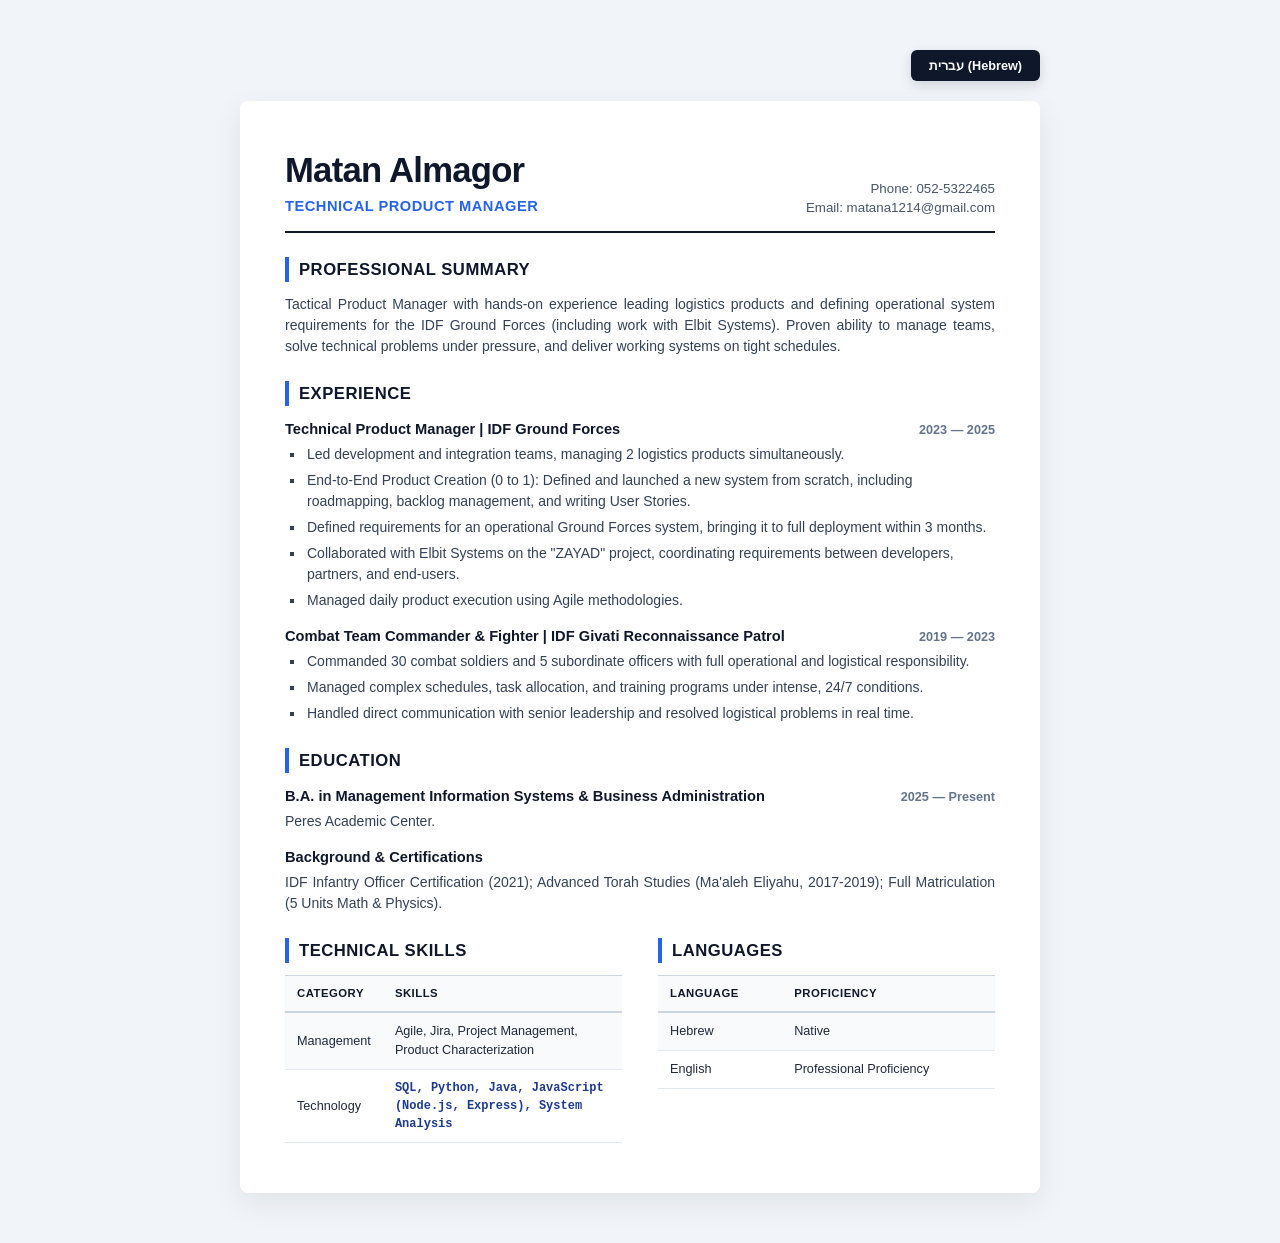
==== index.html @ d9293d9b "Rename cv.html to index.html" ====
<!doctype html>
<html lang="en">
  <head>
    <meta charset="UTF-8" />
    <meta name="viewport" content="width=device-width, initial-scale=1.0" />
    <title>Matan Almagor - Resume</title>
    <link rel="stylesheet" href="cv.css" />
    <script src="cv.js"></script>
  </head>
  <body>
    <div class="lang-switcher-container">
      <button
        class="lang-switcher-btn"
        id="btn-toggle-lang"
        onclick="toggleLanguage()"
      >
        עברית (Hebrew)
      </button>
    </div>

    <div class="cv-page" id="cv-root">
      <div id="cv-content">
        <div class="header-table" dir="ltr">
          <div class="header-cell-left">
            <h1>Matan Almagor</h1>
            <div class="subtitle">Technical Product Manager</div>
          </div>
          <div class="header-cell-right">
            <div>Phone: 052-5322465</div>
            <div>Email: matana1214@gmail.com</div>
          </div>
        </div>

        <div class="section-block" dir="ltr">
          <h2>Professional Summary</h2>
          <p>
            Tactical Product Manager with hands-on experience leading logistics
            products and defining operational system requirements for the IDF
            Ground Forces (including work with Elbit Systems). Proven ability to
            manage teams, solve technical problems under pressure, and deliver
            working systems on tight schedules.
          </p>
        </div>

        <div class="section-block" dir="ltr">
          <h2>Experience</h2>
          <div class="item-block">
            <div class="item-title-row">
              <span class="item-title"
                >Technical Product Manager | IDF Ground Forces</span
              >
              <span class="item-date">2023 — 2025</span>
            </div>
            <ul class="bullet-list">
              <li>
                Led development and integration teams, managing 2 logistics
                products simultaneously.
              </li>
              <li>
                End-to-End Product Creation (0 to 1): Defined and launched a new
                system from scratch, including roadmapping, backlog management,
                and writing User Stories.
              </li>
              <li>
                Defined requirements for an operational Ground Forces system,
                bringing it to full deployment within 3 months.
              </li>
              <li>
                Collaborated with Elbit Systems on the "ZAYAD" project,
                coordinating requirements between developers, partners, and
                end-users.
              </li>
              <li>
                Managed daily product execution using Agile methodologies.
              </li>
            </ul>
          </div>
          <div class="item-block">
            <div class="item-title-row">
              <span class="item-title"
                >Combat Team Commander & Fighter | IDF Givati Reconnaissance
                Patrol</span
              >
              <span class="item-date">2019 — 2023</span>
            </div>
            <ul class="bullet-list">
              <li>
                Commanded 30 combat soldiers and 5 subordinate officers with
                full operational and logistical responsibility.
              </li>
              <li>
                Managed complex schedules, task allocation, and training
                programs under intense, 24/7 conditions.
              </li>
              <li>
                Handled direct communication with senior leadership and resolved
                logistical problems in real time.
              </li>
            </ul>
          </div>
        </div>

        <div class="section-block" dir="ltr">
          <h2>Education</h2>
          <div class="item-block">
            <div class="item-title-row">
              <span class="item-title"
                >B.A. in Management Information Systems & Business
                Administration</span
              >
              <span class="item-date">2025 — Present</span>
            </div>
            <p style="margin-top: 4px">Peres Academic Center.</p>
          </div>
          <div class="item-block">
            <div class="item-title-row">
              <span class="item-title">Background & Certifications</span>
            </div>
            <p style="margin-top: 4px">
              IDF Infantry Officer Certification (2021); Advanced Torah Studies
              (Ma'aleh Eliyahu, 2017-2019); Full Matriculation (5 Units Math &
              Physics).
            </p>
          </div>
        </div>

        <div class="tables-layout" dir="ltr">
          <div class="table-col table-col-left">
            <h2>Technical Skills</h2>
            <table>
              <tr>
                <th>Category</th>
                <th>Skills</th>
              </tr>
              <tr>
                <td>Management</td>
                <td>
                  Agile, Jira, Project Management, Product Characterization
                </td>
              </tr>
              <tr>
                <td>Technology</td>
                <td class="tech-font">
                  SQL, Python, Java, JavaScript (Node.js, Express), System
                  Analysis
                </td>
              </tr>
            </table>
          </div>
          <div class="table-col table-col-right">
            <h2>Languages</h2>
            <table>
              <tr>
                <th>Language</th>
                <th>Proficiency</th>
              </tr>
              <tr>
                <td>Hebrew</td>
                <td>Native</td>
              </tr>
              <tr>
                <td>English</td>
                <td>Professional Proficiency</td>
              </tr>
            </table>
          </div>
        </div>
      </div>
    </div>
  </body>
</html>
---- cv.css ----
/* Modern Minimalist & Professional Print Palette */
@page {
  size: A4;
  margin: 18mm 16mm;
  background-color: #ffffff;
}

* {
  box-sizing: border-box;
  margin: 0;
  padding: 0;
}

/* Browser View Page Wrapping - Centered A4 mockup with premium shadow */
body {
  font-family:
    -apple-system, BlinkMacSystemFont, "Segoe UI", Roboto, Helvetica, Arial,
    sans-serif;
  color: #1e293b;
  background-color: #f1f5f9; /* Sleek light grey slate background for web viewing */
  padding: 50px 0;
  line-height: 1.5;
  font-size: 10.5pt;
}

.lang-switcher-container {
  width: 800px;
  margin: 0 auto 20px auto;
  text-align: right;
}

.lang-switcher-btn {
  background-color: #0f172a;
  color: #ffffff;
  border: none;
  padding: 8px 18px;
  font-size: 9.5pt;
  font-weight: 600;
  border-radius: 6px;
  cursor: pointer;
  box-shadow: 0 4px 12px rgba(15, 23, 42, 0.15);
  transition: all 0.2s ease;
}

.lang-switcher-btn:hover {
  background-color: #2563eb;
  box-shadow: 0 4px 12px rgba(37, 99, 235, 0.2);
}

.cv-page {
  background-color: #ffffff;
  width: 800px;
  margin: 0 auto;
  padding: 50px 45px;
  box-shadow: 0 10px 30px rgba(15, 23, 42, 0.08);
  border-radius: 8px;
}

/* Layout Architecture using Tables (WeasyPrint Friendly, Flex/Grid Banned) */
.header-table {
  display: table;
  width: 100%;
  border-bottom: 2px solid #0f172a;
  padding-bottom: 14px;
  margin-bottom: 24px;
}

.header-cell-left {
  display: table-cell;
  vertical-align: bottom;
  width: 55%;
}

.header-cell-right {
  display: table-cell;
  vertical-align: bottom;
  width: 45%;
  text-align: right;
  font-size: 10pt;
  color: #475569;
  line-height: 1.45;
  font-weight: 500;
}

[dir="rtl"] .header-cell-left {
  text-align: right;
}

[dir="rtl"] .header-cell-right {
  text-align: left;
}

h1 {
  font-size: 26pt;
  font-weight: 800;
  color: #0f172a;
  letter-spacing: -0.75px;
  line-height: 1.1;
}

.subtitle {
  font-size: 11pt;
  color: #2563eb;
  font-weight: 600;
  text-transform: uppercase;
  letter-spacing: 0.5px;
  margin-top: 6px;
}

/* Section Block Architecture */
.section-block {
  margin-bottom: 24px;
  display: block;
}

h2 {
  font-size: 12.5pt;
  letter-spacing: 0.5px;
  color: #0f172a;
  font-weight: 700;
  border-left: 4px solid #2563eb;
  padding-left: 10px;
  margin-bottom: 12px;
  text-transform: uppercase;
}

/* RTL Specific adjustments for headers */
[dir="rtl"] h2 {
  border-left: none;
  border-right: 4px solid #2563eb;
  padding-left: 0;
  padding-right: 10px;
}

p {
  color: #334155;
  text-align: justify;
}

/* Item blocks for Jobs & Education */
.item-block {
  margin-bottom: 14px;
  display: block;
}

.item-title-row {
  display: table;
  width: 100%;
  margin-bottom: 4px;
}

.item-title {
  display: table-cell;
  font-weight: 700;
  color: #0f172a;
  font-size: 11pt;
}

.item-date {
  display: table-cell;
  text-align: right;
  color: #64748b;
  font-size: 9.5pt;
  font-weight: 600;
}

[dir="rtl"] .item-date {
  text-align: left;
}

.bullet-list {
  list-style-type: square;
  margin-left: 20px;
  margin-right: 0;
  color: #334155;
}

[dir="rtl"] .bullet-list {
  margin-left: 0;
  margin-right: 20px;
}

.bullet-list li {
  margin-bottom: 5px;
  padding-left: 2px;
}

/* Skill & Language Parallel Tables Layout */
.tables-layout {
  display: table;
  width: 100%;
  margin-top: 20px;
}

.table-col {
  display: table-cell;
  width: 50%;
  vertical-align: top;
}

/* Gutters handled perfectly for LTR / RTL */
[dir="ltr"] .table-col-left {
  padding-right: 18px;
}
[dir="ltr"] .table-col-right {
  padding-left: 18px;
}
[dir="rtl"] .table-col-left {
  padding-left: 18px;
}
[dir="rtl"] .table-col-right {
  padding-right: 18px;
}

table {
  width: 100%;
  border-collapse: collapse;
  font-size: 9.5pt;
  margin-top: 6px;
}

th,
td {
  padding: 9px 12px;
  text-align: left;
  border-bottom: 1px solid #e2e8f0;
}

[dir="rtl"] th,
[dir="rtl"] td {
  text-align: right;
}

th {
  background-color: #f8fafc;
  color: #0f172a;
  font-weight: 700;
  border-top: 1px solid #cbd5e1;
  border-bottom: 2px solid #cbd5e1;
  text-transform: uppercase;
  font-size: 8.5pt;
  letter-spacing: 0.5px;
}

tr:nth-child(even) td {
  background-color: #f8fafc;
}

.tech-font {
  font-family: ui-monospace, SFMono-Regular, Menlo, Monaco, Consolas, monospace;
  font-weight: 600;
  color: #1e3a8a;
  font-size: 9pt;
}

/* Flawless print override stylesheet */
@media print {
  body {
    background-color: #ffffff;
    padding: 0;
  }
  .lang-switcher-container {
    display: none !important;
  }
  .cv-page {
    width: 100%;
    margin: 0;
    padding: 0;
    box-shadow: none;
    border-radius: 0;
  }
}
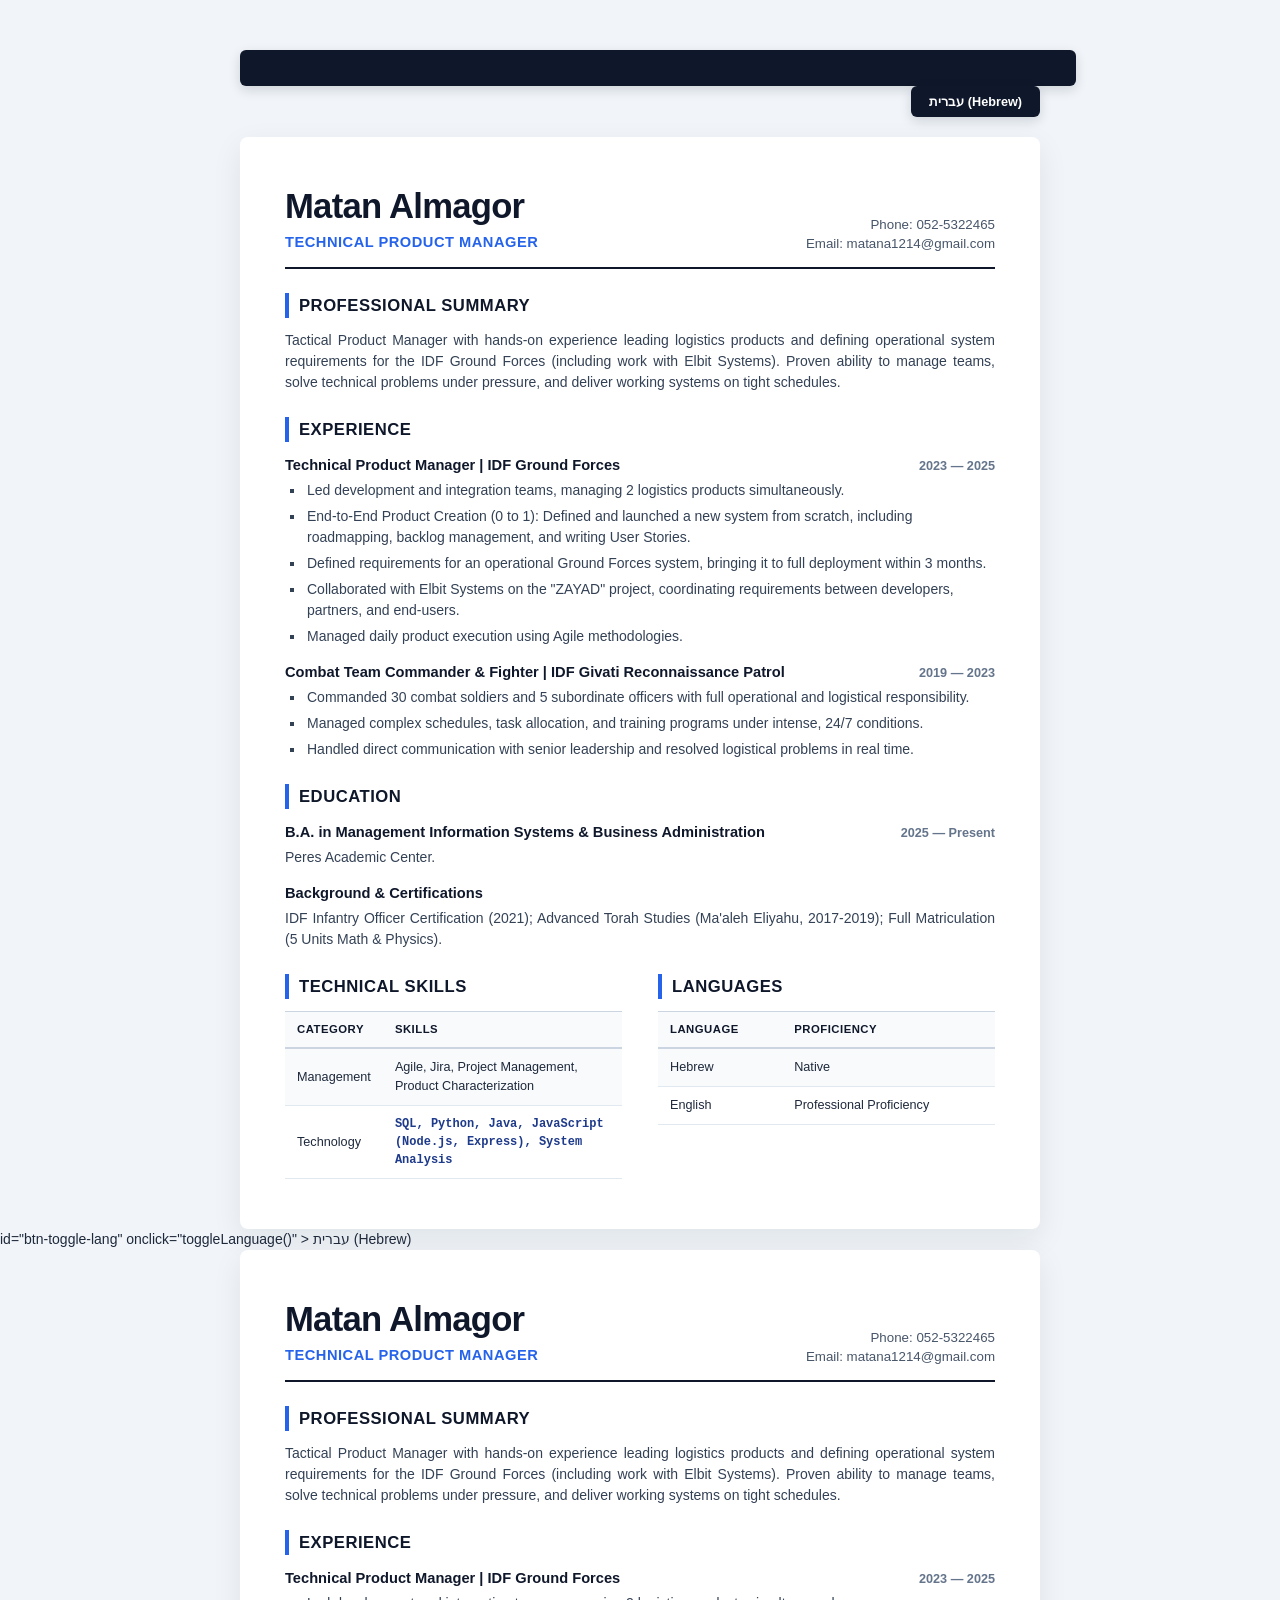
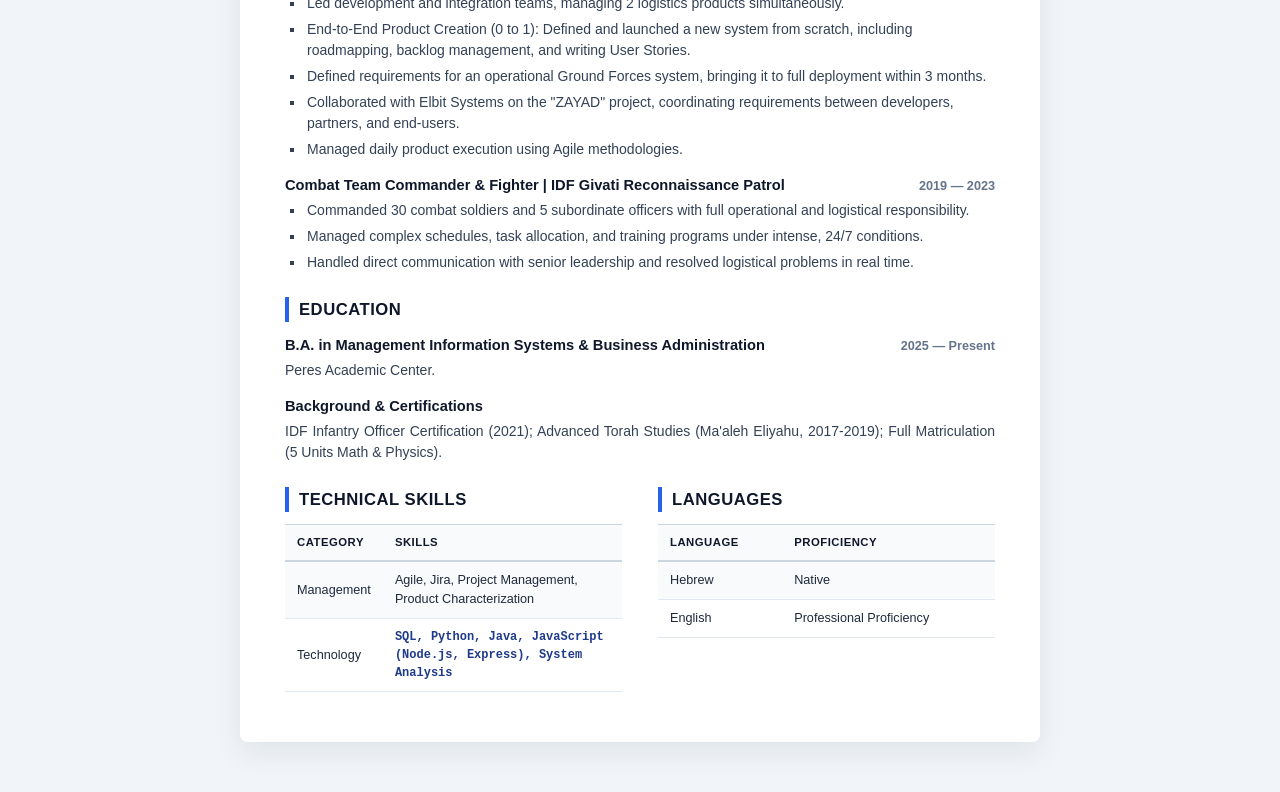
==== commit 9c62f692: "Fix HTML structure and formatting issues" ====
--- a/index.html
+++ b/index.html
@@ -1,4 +1,16 @@
 <!doctype html>
+<html lang="en">
+  <head>
+    <meta charset="UTF-8" />
+    <meta name="viewport" content="width=device-width, initial-scale=1.0" />
+    <title>Matan Almagor - Resume</title>
+    <link rel="stylesheet" href="cv.css" />
+    <script src="cv.js"></script>
+  </head>
+  <body>
+    <div class="lang-switcher-container">
+      <button
+        class="lang-switcher-btn"<!doctype html>
 <html lang="en">
   <head>
     <meta charset="UTF-8" />
@@ -169,3 +181,162 @@
     </div>
   </body>
 </html>
+
+        id="btn-toggle-lang"
+        onclick="toggleLanguage()"
+      >
+        עברית (Hebrew)
+      </button>
+    </div>
+
+    <div class="cv-page" id="cv-root">
+      <div id="cv-content">
+        <div class="header-table" dir="ltr">
+          <div class="header-cell-left">
+            <h1>Matan Almagor</h1>
+            <div class="subtitle">Technical Product Manager</div>
+          </div>
+          <div class="header-cell-right">
+            <div>Phone: 052-5322465</div>
+            <div>Email: matana1214@gmail.com</div>
+          </div>
+        </div>
+
+        <div class="section-block" dir="ltr">
+          <h2>Professional Summary</h2>
+          <p>
+            Tactical Product Manager with hands-on experience leading logistics
+            products and defining operational system requirements for the IDF
+            Ground Forces (including work with Elbit Systems). Proven ability to
+            manage teams, solve technical problems under pressure, and deliver
+            working systems on tight schedules.
+          </p>
+        </div>
+
+        <div class="section-block" dir="ltr">
+          <h2>Experience</h2>
+          <div class="item-block">
+            <div class="item-title-row">
+              <span class="item-title"
+                >Technical Product Manager | IDF Ground Forces</span
+              >
+              <span class="item-date">2023 — 2025</span>
+            </div>
+            <ul class="bullet-list">
+              <li>
+                Led development and integration teams, managing 2 logistics
+                products simultaneously.
+              </li>
+              <li>
+                End-to-End Product Creation (0 to 1): Defined and launched a new
+                system from scratch, including roadmapping, backlog management,
+                and writing User Stories.
+              </li>
+              <li>
+                Defined requirements for an operational Ground Forces system,
+                bringing it to full deployment within 3 months.
+              </li>
+              <li>
+                Collaborated with Elbit Systems on the "ZAYAD" project,
+                coordinating requirements between developers, partners, and
+                end-users.
+              </li>
+              <li>
+                Managed daily product execution using Agile methodologies.
+              </li>
+            </ul>
+          </div>
+          <div class="item-block">
+            <div class="item-title-row">
+              <span class="item-title"
+                >Combat Team Commander & Fighter | IDF Givati Reconnaissance
+                Patrol</span
+              >
+              <span class="item-date">2019 — 2023</span>
+            </div>
+            <ul class="bullet-list">
+              <li>
+                Commanded 30 combat soldiers and 5 subordinate officers with
+                full operational and logistical responsibility.
+              </li>
+              <li>
+                Managed complex schedules, task allocation, and training
+                programs under intense, 24/7 conditions.
+              </li>
+              <li>
+                Handled direct communication with senior leadership and resolved
+                logistical problems in real time.
+              </li>
+            </ul>
+          </div>
+        </div>
+
+        <div class="section-block" dir="ltr">
+          <h2>Education</h2>
+          <div class="item-block">
+            <div class="item-title-row">
+              <span class="item-title"
+                >B.A. in Management Information Systems & Business
+                Administration</span
+              >
+              <span class="item-date">2025 — Present</span>
+            </div>
+            <p style="margin-top: 4px">Peres Academic Center.</p>
+          </div>
+          <div class="item-block">
+            <div class="item-title-row">
+              <span class="item-title">Background & Certifications</span>
+            </div>
+            <p style="margin-top: 4px">
+              IDF Infantry Officer Certification (2021); Advanced Torah Studies
+              (Ma'aleh Eliyahu, 2017-2019); Full Matriculation (5 Units Math &
+              Physics).
+            </p>
+          </div>
+        </div>
+
+        <div class="tables-layout" dir="ltr">
+          <div class="table-col table-col-left">
+            <h2>Technical Skills</h2>
+            <table>
+              <tr>
+                <th>Category</th>
+                <th>Skills</th>
+              </tr>
+              <tr>
+                <td>Management</td>
+                <td>
+                  Agile, Jira, Project Management, Product Characterization
+                </td>
+              </tr>
+              <tr>
+                <td>Technology</td>
+                <td class="tech-font">
+                  SQL, Python, Java, JavaScript (Node.js, Express), System
+                  Analysis
+                </td>
+              </tr>
+            </table>
+          </div>
+          <div class="table-col table-col-right">
+            <h2>Languages</h2>
+            <table>
+              <tr>
+                <th>Language</th>
+                <th>Proficiency</th>
+              </tr>
+              <tr>
+                <td>Hebrew</td>
+                <td>Native</td>
+              </tr>
+              <tr>
+                <td>English</td>
+                <td>Professional Proficiency</td>
+              </tr>
+            </table>
+          </div>
+        </div>
+      </div>
+    </div>
+  </body>
+</html>
--- a/cv.css
+++ b/cv.css
@@ -270,3 +270,183 @@
     border-radius: 0;
   }
 }
+
+@media (max-width: 760px) {
+  body {
+    padding: 18px 0 24px;
+    font-size: 10pt;
+  }
+
+  .lang-switcher-container {
+    width: auto;
+    margin: 0 16px 18px;
+    text-align: center;
+  }
+
+  .lang-switcher-btn {
+    width: 100%;
+    max-width: 420px;
+    display: inline-block;
+    font-size: 10.5pt;
+    padding: 12px 16px;
+    border-radius: 10px;
+  }
+
+  .cv-page {
+    width: calc(100% - 32px);
+    margin: 0 auto;
+    padding: 22px 18px;
+    box-shadow: 0 8px 20px rgba(15, 23, 42, 0.08);
+    border-radius: 16px;
+  }
+
+  .header-table,
+  .item-title-row,
+  .tables-layout {
+    display: block;
+    width: 100%;
+  }
+
+  .header-cell-left,
+  .header-cell-right,
+  .table-col,
+  .item-title,
+  .item-date {
+    display: block;
+    width: 100%;
+  }
+
+  .header-cell-right {
+    margin-top: 16px;
+    text-align: left;
+  }
+
+  [dir="rtl"] .header-cell-right {
+    text-align: right;
+  }
+
+  .item-title {
+    font-size: 10.5pt;
+    margin-bottom: 6px;
+  }
+
+  .item-date {
+    margin-top: 4px;
+    text-align: left;
+  }
+
+  [dir="rtl"] .item-date {
+    text-align: right;
+  }
+
+  .bullet-list {
+    margin-left: 18px;
+    margin-right: 0;
+  }
+
+  [dir="rtl"] .bullet-list {
+    margin-left: 0;
+    margin-right: 18px;
+  }
+
+  .table-col {
+    padding: 0;
+    margin-bottom: 18px;
+  }
+
+  table {
+    font-size: 9pt;
+  }
+
+  th,
+  td {
+    padding: 10px 10px;
+  }
+
+  h1 {
+    font-size: 22pt;
+  }
+
+  h2 {
+    font-size: 11pt;
+    padding-left: 8px;
+    padding-right: 8px;
+  }
+
+  .subtitle {
+    font-size: 10pt;
+  }
+}
+
+@media (max-width: 760px) {
+  body {
+    padding: 20px 0;
+  }
+
+  .lang-switcher-container {
+    width: auto;
+    margin: 0 16px 20px;
+    text-align: center;
+  }
+
+  .lang-switcher-btn {
+    width: 100%;
+    max-width: 360px;
+    display: inline-block;
+    font-size: 10pt;
+    padding: 10px 16px;
+  }
+
+  .cv-page {
+    width: calc(100% - 32px);
+    margin: 0 auto;
+    padding: 24px 18px;
+    box-shadow: 0 8px 20px rgba(15, 23, 42, 0.08);
+  }
+
+  .header-table,
+  .item-title-row,
+  .tables-layout {
+    display: block;
+  }
+
+  .header-cell-left,
+  .header-cell-right,
+  .table-col,
+  .item-title,
+  .item-date {
+    display: block;
+    width: 100%;
+    text-align: left;
+  }
+
+  [dir="rtl"] .header-cell-left,
+  [dir="rtl"] .header-cell-right,
+  [dir="rtl"] .item-title,
+  [dir="rtl"] .item-date {
+    text-align: right;
+  }
+
+  .header-cell-right {
+    margin-top: 14px;
+  }
+
+  .item-date {
+    margin-top: 6px;
+  }
+
+  .bullet-list {
+    margin-left: 16px;
+    margin-right: 0;
+  }
+
+  [dir="rtl"] .bullet-list {
+    margin-left: 0;
+    margin-right: 16px;
+  }
+
+  .table-col {
+    padding: 0;
+    margin-bottom: 18px;
+  }
+}
--- a/cv.css
+++ b/cv.css
@@ -270,3 +270,183 @@
     border-radius: 0;
   }
 }
+
+@media (max-width: 760px) {
+  body {
+    padding: 18px 0 24px;
+    font-size: 10pt;
+  }
+
+  .lang-switcher-container {
+    width: auto;
+    margin: 0 16px 18px;
+    text-align: center;
+  }
+
+  .lang-switcher-btn {
+    width: 100%;
+    max-width: 420px;
+    display: inline-block;
+    font-size: 10.5pt;
+    padding: 12px 16px;
+    border-radius: 10px;
+  }
+
+  .cv-page {
+    width: calc(100% - 32px);
+    margin: 0 auto;
+    padding: 22px 18px;
+    box-shadow: 0 8px 20px rgba(15, 23, 42, 0.08);
+    border-radius: 16px;
+  }
+
+  .header-table,
+  .item-title-row,
+  .tables-layout {
+    display: block;
+    width: 100%;
+  }
+
+  .header-cell-left,
+  .header-cell-right,
+  .table-col,
+  .item-title,
+  .item-date {
+    display: block;
+    width: 100%;
+  }
+
+  .header-cell-right {
+    margin-top: 16px;
+    text-align: left;
+  }
+
+  [dir="rtl"] .header-cell-right {
+    text-align: right;
+  }
+
+  .item-title {
+    font-size: 10.5pt;
+    margin-bottom: 6px;
+  }
+
+  .item-date {
+    margin-top: 4px;
+    text-align: left;
+  }
+
+  [dir="rtl"] .item-date {
+    text-align: right;
+  }
+
+  .bullet-list {
+    margin-left: 18px;
+    margin-right: 0;
+  }
+
+  [dir="rtl"] .bullet-list {
+    margin-left: 0;
+    margin-right: 18px;
+  }
+
+  .table-col {
+    padding: 0;
+    margin-bottom: 18px;
+  }
+
+  table {
+    font-size: 9pt;
+  }
+
+  th,
+  td {
+    padding: 10px 10px;
+  }
+
+  h1 {
+    font-size: 22pt;
+  }
+
+  h2 {
+    font-size: 11pt;
+    padding-left: 8px;
+    padding-right: 8px;
+  }
+
+  .subtitle {
+    font-size: 10pt;
+  }
+}
+
+@media (max-width: 760px) {
+  body {
+    padding: 20px 0;
+  }
+
+  .lang-switcher-container {
+    width: auto;
+    margin: 0 16px 20px;
+    text-align: center;
+  }
+
+  .lang-switcher-btn {
+    width: 100%;
+    max-width: 360px;
+    display: inline-block;
+    font-size: 10pt;
+    padding: 10px 16px;
+  }
+
+  .cv-page {
+    width: calc(100% - 32px);
+    margin: 0 auto;
+    padding: 24px 18px;
+    box-shadow: 0 8px 20px rgba(15, 23, 42, 0.08);
+  }
+
+  .header-table,
+  .item-title-row,
+  .tables-layout {
+    display: block;
+  }
+
+  .header-cell-left,
+  .header-cell-right,
+  .table-col,
+  .item-title,
+  .item-date {
+    display: block;
+    width: 100%;
+    text-align: left;
+  }
+
+  [dir="rtl"] .header-cell-left,
+  [dir="rtl"] .header-cell-right,
+  [dir="rtl"] .item-title,
+  [dir="rtl"] .item-date {
+    text-align: right;
+  }
+
+  .header-cell-right {
+    margin-top: 14px;
+  }
+
+  .item-date {
+    margin-top: 6px;
+  }
+
+  .bullet-list {
+    margin-left: 16px;
+    margin-right: 0;
+  }
+
+  [dir="rtl"] .bullet-list {
+    margin-left: 0;
+    margin-right: 16px;
+  }
+
+  .table-col {
+    padding: 0;
+    margin-bottom: 18px;
+  }
+}
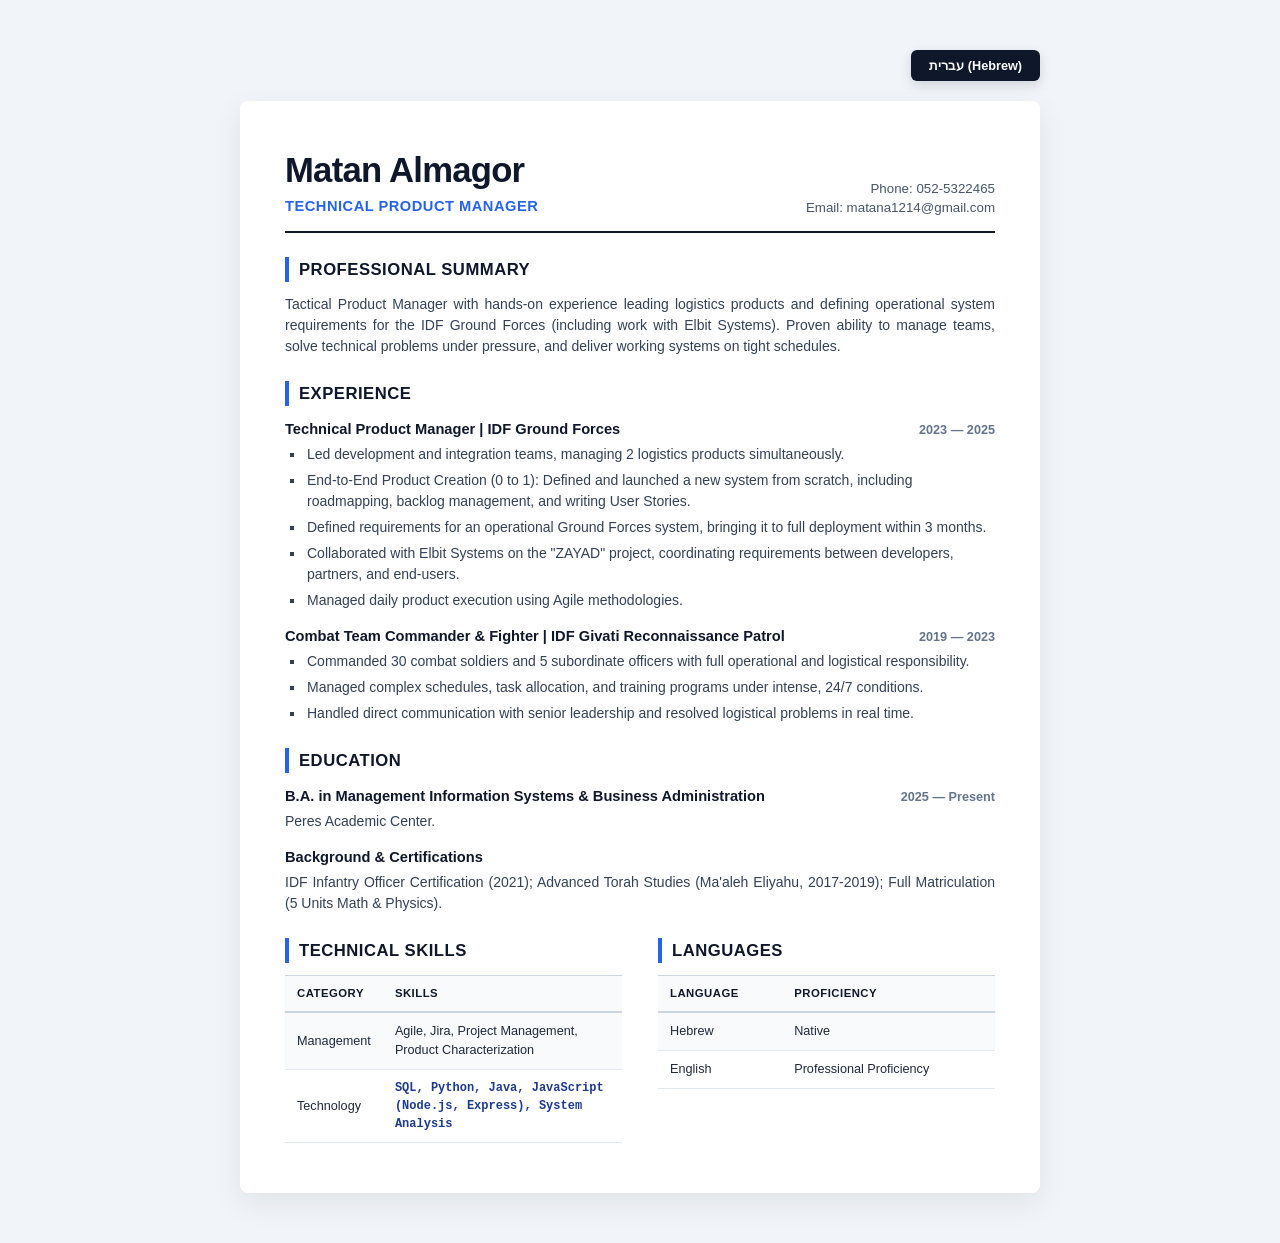
==== commit 54560eac: "Update index.html" ====
--- a/index.html
+++ b/index.html
@@ -4,20 +4,8 @@
     <meta charset="UTF-8" />
     <meta name="viewport" content="width=device-width, initial-scale=1.0" />
     <title>Matan Almagor - Resume</title>
-    <link rel="stylesheet" href="cv.css" />
-    <script src="cv.js"></script>
-  </head>
-  <body>
-    <div class="lang-switcher-container">
-      <button
-        class="lang-switcher-btn"<!doctype html>
-<html lang="en">
-  <head>
-    <meta charset="UTF-8" />
-    <meta name="viewport" content="width=device-width, initial-scale=1.0" />
-    <title>Matan Almagor - Resume</title>
-    <link rel="stylesheet" href="cv.css" />
-    <script src="cv.js"></script>
+    <link rel="stylesheet" href="cv.css?v=2" />
+    <script src="cv.js?v=2"></script>
   </head>
   <body>
     <div class="lang-switcher-container">
@@ -181,162 +169,3 @@
     </div>
   </body>
 </html>
-
-        id="btn-toggle-lang"
-        onclick="toggleLanguage()"
-      >
-        עברית (Hebrew)
-      </button>
-    </div>
-
-    <div class="cv-page" id="cv-root">
-      <div id="cv-content">
-        <div class="header-table" dir="ltr">
-          <div class="header-cell-left">
-            <h1>Matan Almagor</h1>
-            <div class="subtitle">Technical Product Manager</div>
-          </div>
-          <div class="header-cell-right">
-            <div>Phone: 052-5322465</div>
-            <div>Email: matana1214@gmail.com</div>
-          </div>
-        </div>
-
-        <div class="section-block" dir="ltr">
-          <h2>Professional Summary</h2>
-          <p>
-            Tactical Product Manager with hands-on experience leading logistics
-            products and defining operational system requirements for the IDF
-            Ground Forces (including work with Elbit Systems). Proven ability to
-            manage teams, solve technical problems under pressure, and deliver
-            working systems on tight schedules.
-          </p>
-        </div>
-
-        <div class="section-block" dir="ltr">
-          <h2>Experience</h2>
-          <div class="item-block">
-            <div class="item-title-row">
-              <span class="item-title"
-                >Technical Product Manager | IDF Ground Forces</span
-              >
-              <span class="item-date">2023 — 2025</span>
-            </div>
-            <ul class="bullet-list">
-              <li>
-                Led development and integration teams, managing 2 logistics
-                products simultaneously.
-              </li>
-              <li>
-                End-to-End Product Creation (0 to 1): Defined and launched a new
-                system from scratch, including roadmapping, backlog management,
-                and writing User Stories.
-              </li>
-              <li>
-                Defined requirements for an operational Ground Forces system,
-                bringing it to full deployment within 3 months.
-              </li>
-              <li>
-                Collaborated with Elbit Systems on the "ZAYAD" project,
-                coordinating requirements between developers, partners, and
-                end-users.
-              </li>
-              <li>
-                Managed daily product execution using Agile methodologies.
-              </li>
-            </ul>
-          </div>
-          <div class="item-block">
-            <div class="item-title-row">
-              <span class="item-title"
-                >Combat Team Commander & Fighter | IDF Givati Reconnaissance
-                Patrol</span
-              >
-              <span class="item-date">2019 — 2023</span>
-            </div>
-            <ul class="bullet-list">
-              <li>
-                Commanded 30 combat soldiers and 5 subordinate officers with
-                full operational and logistical responsibility.
-              </li>
-              <li>
-                Managed complex schedules, task allocation, and training
-                programs under intense, 24/7 conditions.
-              </li>
-              <li>
-                Handled direct communication with senior leadership and resolved
-                logistical problems in real time.
-              </li>
-            </ul>
-          </div>
-        </div>
-
-        <div class="section-block" dir="ltr">
-          <h2>Education</h2>
-          <div class="item-block">
-            <div class="item-title-row">
-              <span class="item-title"
-                >B.A. in Management Information Systems & Business
-                Administration</span
-              >
-              <span class="item-date">2025 — Present</span>
-            </div>
-            <p style="margin-top: 4px">Peres Academic Center.</p>
-          </div>
-          <div class="item-block">
-            <div class="item-title-row">
-              <span class="item-title">Background & Certifications</span>
-            </div>
-            <p style="margin-top: 4px">
-              IDF Infantry Officer Certification (2021); Advanced Torah Studies
-              (Ma'aleh Eliyahu, 2017-2019); Full Matriculation (5 Units Math &
-              Physics).
-            </p>
-          </div>
-        </div>
-
-        <div class="tables-layout" dir="ltr">
-          <div class="table-col table-col-left">
-            <h2>Technical Skills</h2>
-            <table>
-              <tr>
-                <th>Category</th>
-                <th>Skills</th>
-              </tr>
-              <tr>
-                <td>Management</td>
-                <td>
-                  Agile, Jira, Project Management, Product Characterization
-                </td>
-              </tr>
-              <tr>
-                <td>Technology</td>
-                <td class="tech-font">
-                  SQL, Python, Java, JavaScript (Node.js, Express), System
-                  Analysis
-                </td>
-              </tr>
-            </table>
-          </div>
-          <div class="table-col table-col-right">
-            <h2>Languages</h2>
-            <table>
-              <tr>
-                <th>Language</th>
-                <th>Proficiency</th>
-              </tr>
-              <tr>
-                <td>Hebrew</td>
-                <td>Native</td>
-              </tr>
-              <tr>
-                <td>English</td>
-                <td>Professional Proficiency</td>
-              </tr>
-            </table>
-          </div>
-        </div>
-      </div>
-    </div>
-  </body>
-</html>
--- a/cv.css
+++ b/cv.css
@@ -27,6 +27,10 @@
   width: 800px;
   margin: 0 auto 20px auto;
   text-align: right;
+}
+
+.lang-switcher-container button:not(:first-child) {
+  display: none;
 }
 
 .lang-switcher-btn {
@@ -377,76 +381,3 @@
     font-size: 10pt;
   }
 }
-
-@media (max-width: 760px) {
-  body {
-    padding: 20px 0;
-  }
-
-  .lang-switcher-container {
-    width: auto;
-    margin: 0 16px 20px;
-    text-align: center;
-  }
-
-  .lang-switcher-btn {
-    width: 100%;
-    max-width: 360px;
-    display: inline-block;
-    font-size: 10pt;
-    padding: 10px 16px;
-  }
-
-  .cv-page {
-    width: calc(100% - 32px);
-    margin: 0 auto;
-    padding: 24px 18px;
-    box-shadow: 0 8px 20px rgba(15, 23, 42, 0.08);
-  }
-
-  .header-table,
-  .item-title-row,
-  .tables-layout {
-    display: block;
-  }
-
-  .header-cell-left,
-  .header-cell-right,
-  .table-col,
-  .item-title,
-  .item-date {
-    display: block;
-    width: 100%;
-    text-align: left;
-  }
-
-  [dir="rtl"] .header-cell-left,
-  [dir="rtl"] .header-cell-right,
-  [dir="rtl"] .item-title,
-  [dir="rtl"] .item-date {
-    text-align: right;
-  }
-
-  .header-cell-right {
-    margin-top: 14px;
-  }
-
-  .item-date {
-    margin-top: 6px;
-  }
-
-  .bullet-list {
-    margin-left: 16px;
-    margin-right: 0;
-  }
-
-  [dir="rtl"] .bullet-list {
-    margin-left: 0;
-    margin-right: 16px;
-  }
-
-  .table-col {
-    padding: 0;
-    margin-bottom: 18px;
-  }
-}
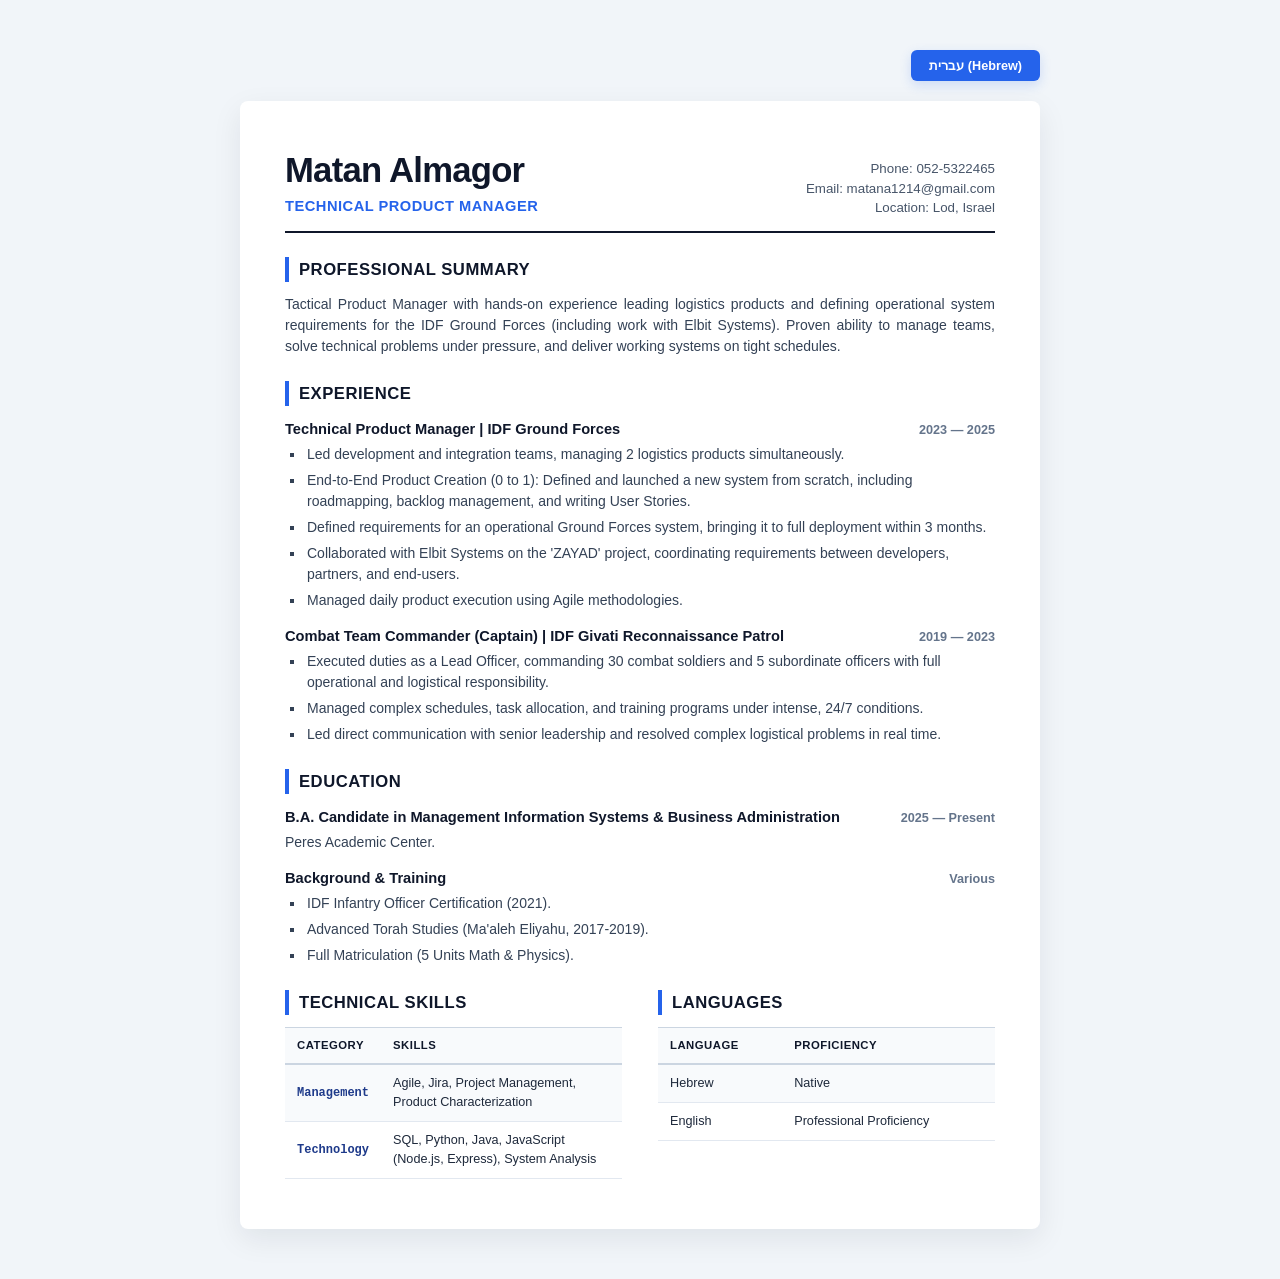
==== commit 3933871f: "Update index.html" ====
--- a/index.html
+++ b/index.html
@@ -7,7 +7,7 @@
     <link rel="stylesheet" href="cv.css?v=2" />
     <script src="cv.js?v=2"></script>
   </head>
-  <body>
+  <body onload="renderCV()">
     <div class="lang-switcher-container">
       <button
         class="lang-switcher-btn"
@@ -19,153 +19,7 @@
     </div>
 
     <div class="cv-page" id="cv-root">
-      <div id="cv-content">
-        <div class="header-table" dir="ltr">
-          <div class="header-cell-left">
-            <h1>Matan Almagor</h1>
-            <div class="subtitle">Technical Product Manager</div>
-          </div>
-          <div class="header-cell-right">
-            <div>Phone: 052-5322465</div>
-            <div>Email: matana1214@gmail.com</div>
-          </div>
-        </div>
-
-        <div class="section-block" dir="ltr">
-          <h2>Professional Summary</h2>
-          <p>
-            Tactical Product Manager with hands-on experience leading logistics
-            products and defining operational system requirements for the IDF
-            Ground Forces (including work with Elbit Systems). Proven ability to
-            manage teams, solve technical problems under pressure, and deliver
-            working systems on tight schedules.
-          </p>
-        </div>
-
-        <div class="section-block" dir="ltr">
-          <h2>Experience</h2>
-          <div class="item-block">
-            <div class="item-title-row">
-              <span class="item-title"
-                >Technical Product Manager | IDF Ground Forces</span
-              >
-              <span class="item-date">2023 — 2025</span>
-            </div>
-            <ul class="bullet-list">
-              <li>
-                Led development and integration teams, managing 2 logistics
-                products simultaneously.
-              </li>
-              <li>
-                End-to-End Product Creation (0 to 1): Defined and launched a new
-                system from scratch, including roadmapping, backlog management,
-                and writing User Stories.
-              </li>
-              <li>
-                Defined requirements for an operational Ground Forces system,
-                bringing it to full deployment within 3 months.
-              </li>
-              <li>
-                Collaborated with Elbit Systems on the "ZAYAD" project,
-                coordinating requirements between developers, partners, and
-                end-users.
-              </li>
-              <li>
-                Managed daily product execution using Agile methodologies.
-              </li>
-            </ul>
-          </div>
-          <div class="item-block">
-            <div class="item-title-row">
-              <span class="item-title"
-                >Combat Team Commander & Fighter | IDF Givati Reconnaissance
-                Patrol</span
-              >
-              <span class="item-date">2019 — 2023</span>
-            </div>
-            <ul class="bullet-list">
-              <li>
-                Commanded 30 combat soldiers and 5 subordinate officers with
-                full operational and logistical responsibility.
-              </li>
-              <li>
-                Managed complex schedules, task allocation, and training
-                programs under intense, 24/7 conditions.
-              </li>
-              <li>
-                Handled direct communication with senior leadership and resolved
-                logistical problems in real time.
-              </li>
-            </ul>
-          </div>
-        </div>
-
-        <div class="section-block" dir="ltr">
-          <h2>Education</h2>
-          <div class="item-block">
-            <div class="item-title-row">
-              <span class="item-title"
-                >B.A. in Management Information Systems & Business
-                Administration</span
-              >
-              <span class="item-date">2025 — Present</span>
-            </div>
-            <p style="margin-top: 4px">Peres Academic Center.</p>
-          </div>
-          <div class="item-block">
-            <div class="item-title-row">
-              <span class="item-title">Background & Certifications</span>
-            </div>
-            <p style="margin-top: 4px">
-              IDF Infantry Officer Certification (2021); Advanced Torah Studies
-              (Ma'aleh Eliyahu, 2017-2019); Full Matriculation (5 Units Math &
-              Physics).
-            </p>
-          </div>
-        </div>
-
-        <div class="tables-layout" dir="ltr">
-          <div class="table-col table-col-left">
-            <h2>Technical Skills</h2>
-            <table>
-              <tr>
-                <th>Category</th>
-                <th>Skills</th>
-              </tr>
-              <tr>
-                <td>Management</td>
-                <td>
-                  Agile, Jira, Project Management, Product Characterization
-                </td>
-              </tr>
-              <tr>
-                <td>Technology</td>
-                <td class="tech-font">
-                  SQL, Python, Java, JavaScript (Node.js, Express), System
-                  Analysis
-                </td>
-              </tr>
-            </table>
-          </div>
-          <div class="table-col table-col-right">
-            <h2>Languages</h2>
-            <table>
-              <tr>
-                <th>Language</th>
-                <th>Proficiency</th>
-              </tr>
-              <tr>
-                <td>Hebrew</td>
-                <td>Native</td>
-              </tr>
-              <tr>
-                <td>English</td>
-                <td>Professional Proficiency</td>
-              </tr>
-            </table>
-          </div>
-        </div>
-      </div>
+      <div id="cv-content"></div>
     </div>
   </body>
 </html>
--- a/cv.css
+++ b/cv.css
@@ -34,7 +34,7 @@
 }
 
 .lang-switcher-btn {
-  background-color: #0f172a;
+  background-color: #2563eb;
   color: #ffffff;
   border: none;
   padding: 8px 18px;
@@ -42,13 +42,15 @@
   font-weight: 600;
   border-radius: 6px;
   cursor: pointer;
-  box-shadow: 0 4px 12px rgba(15, 23, 42, 0.15);
+  box-shadow: 0 4px 12px rgba(37, 99, 235, 0.18);
   transition: all 0.2s ease;
 }
 
-.lang-switcher-btn:hover {
+.lang-switcher-btn:hover,
+.lang-switcher-btn:focus,
+.lang-switcher-btn:active {
   background-color: #2563eb;
-  box-shadow: 0 4px 12px rgba(37, 99, 235, 0.2);
+  box-shadow: 0 4px 12px rgba(37, 99, 235, 0.18);
 }
 
 .cv-page {
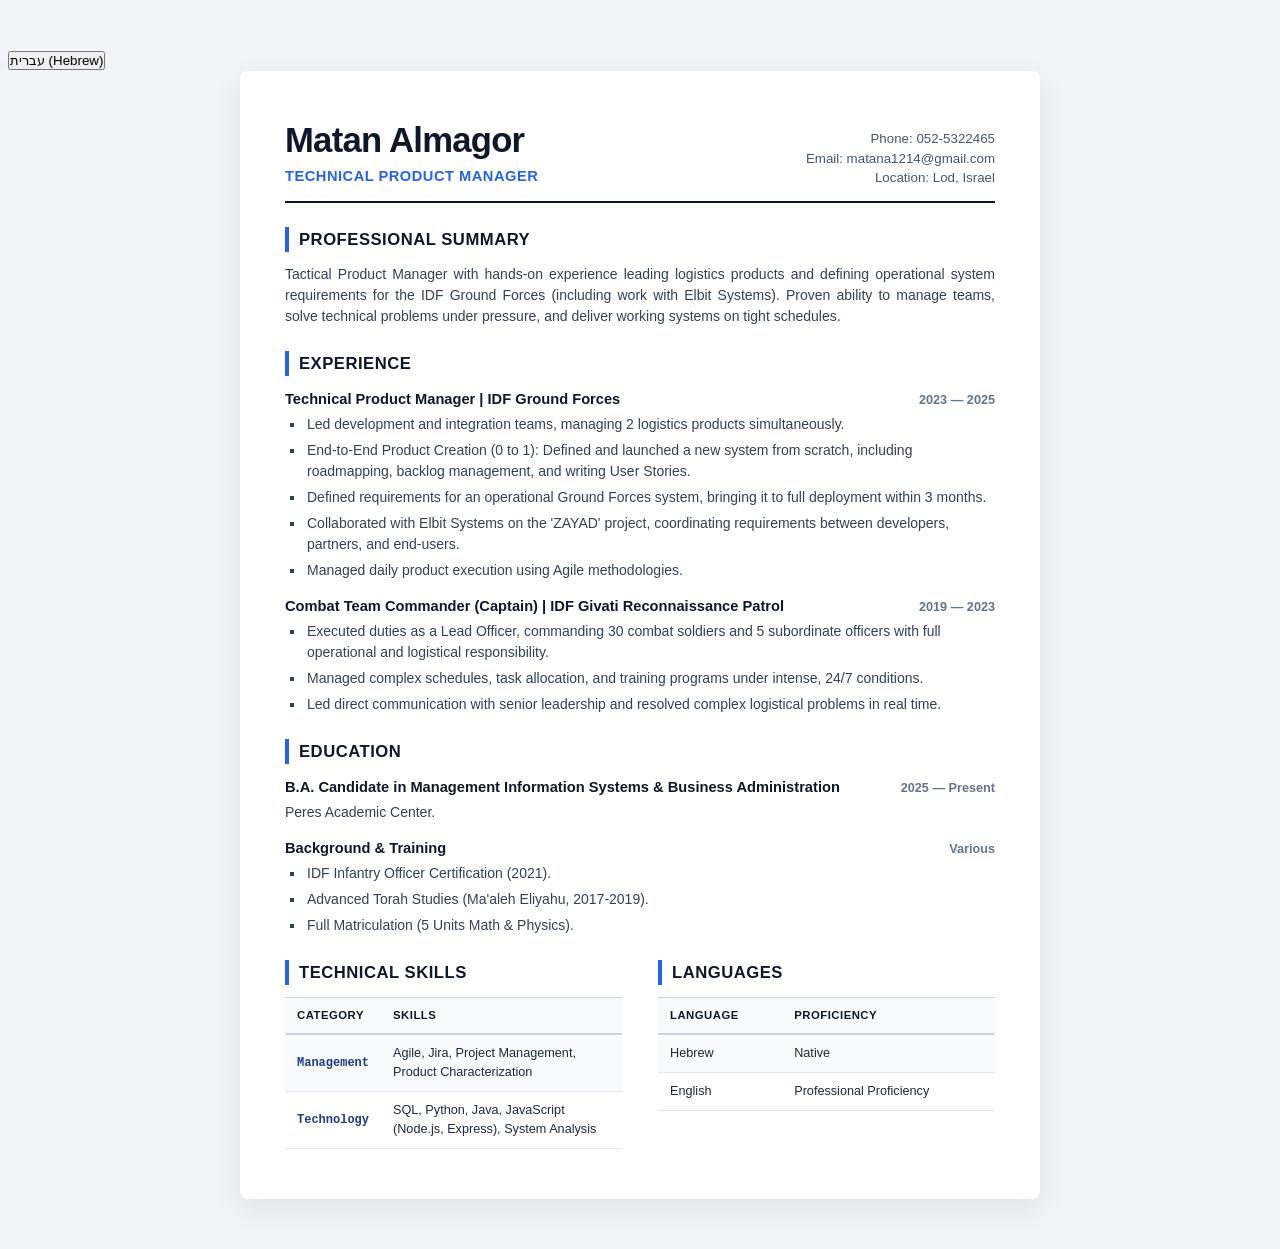
==== commit bd4ba390: "Update index.html" ====
--- a/index.html
+++ b/index.html
@@ -8,9 +8,14 @@
     <script src="cv.js?v=2"></script>
   </head>
   <body onload="renderCV()">
-    <div class="lang-switcher-container">
+    <div class="actions-container">
       <button
-        class="lang-switcher-btn"
+        class="action-btn download-btn"
+        id="btn-download-pdf"
+        onclick="downloadPDF()"
+      ></button>
+      <button
+        class="action-btn lang-btn"
         id="btn-toggle-lang"
         onclick="toggleLanguage()"
       >
